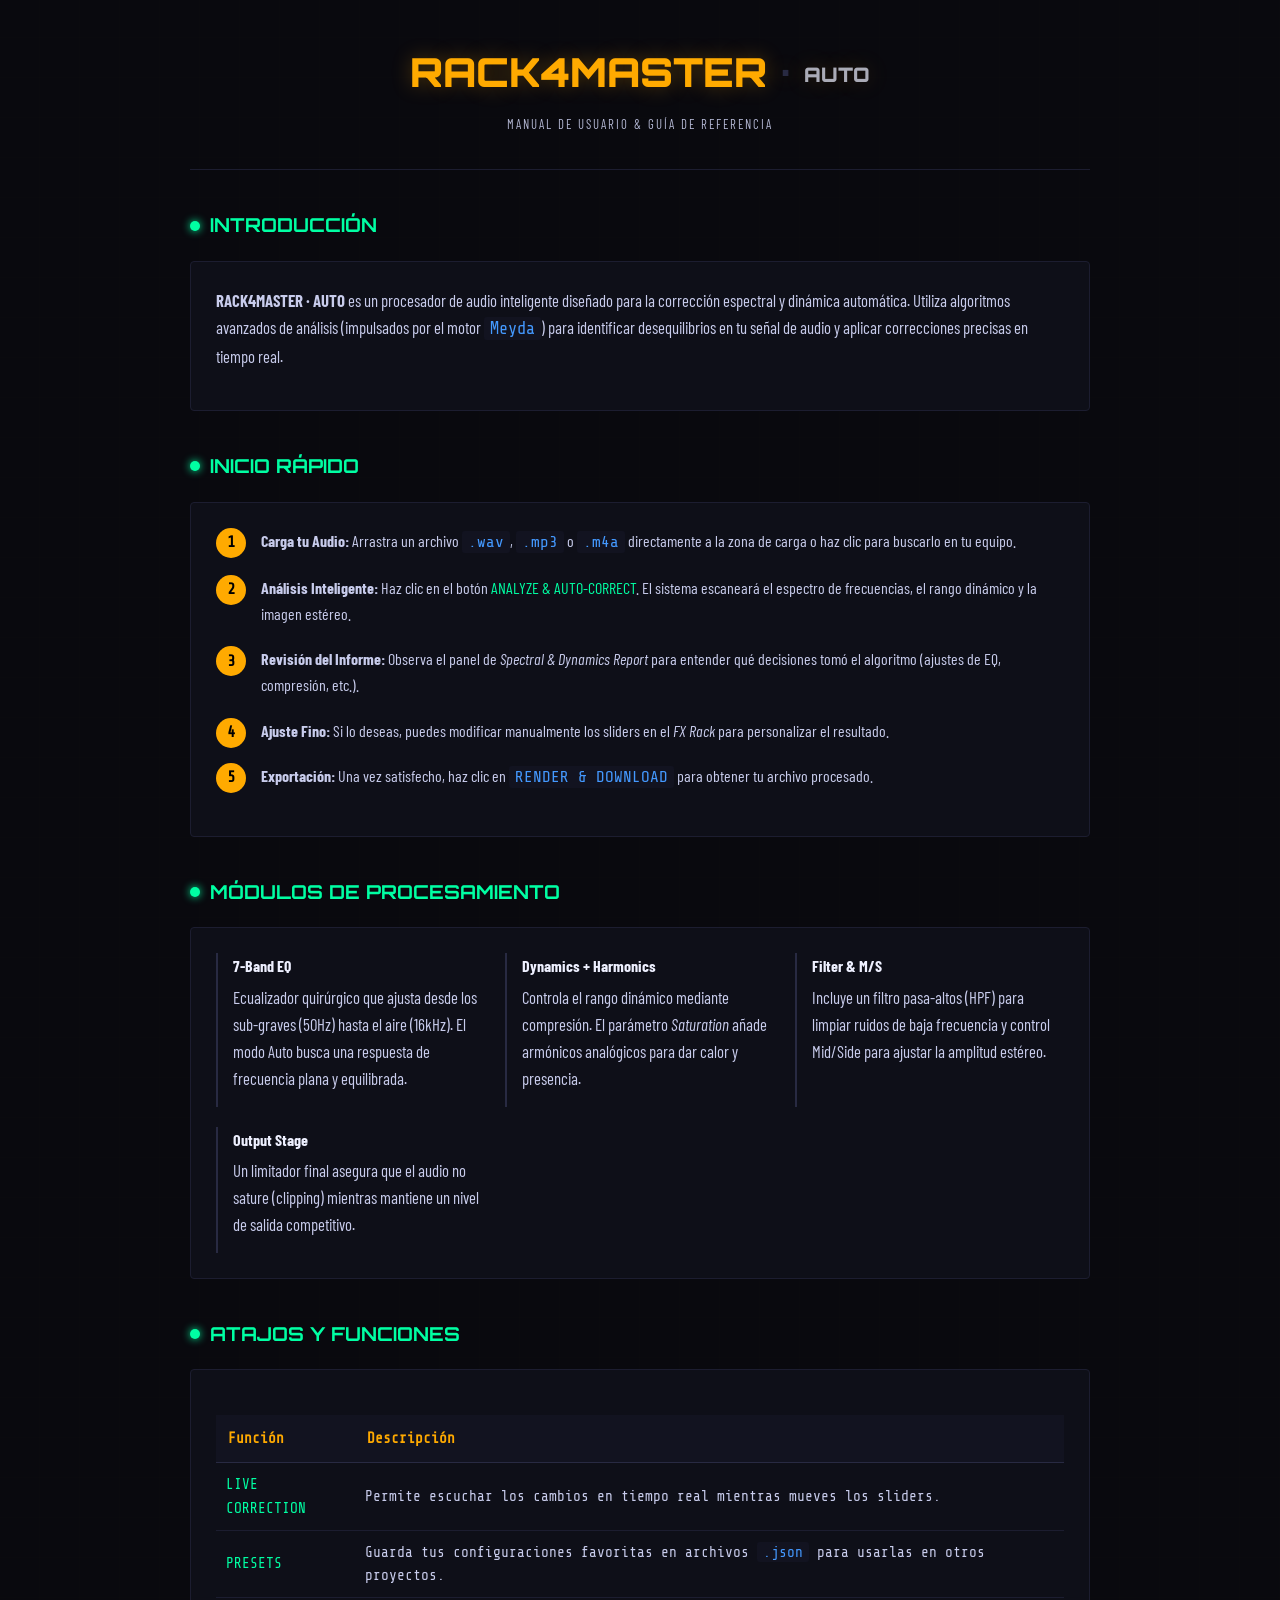
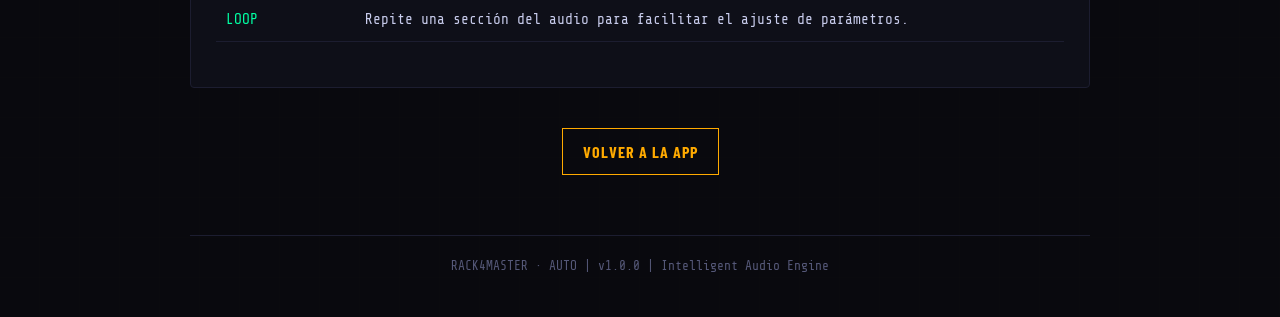
==== help.html @ 6eb2cf63 "Add files via upload" ====
<!DOCTYPE html>
<html lang="es">
<head>
<meta charset="UTF-8">
<meta name="viewport" content="width=device-width, initial-scale=1.0">
<title>Ayuda | RACK4MASTER·AUTO</title>
<link href="https://fonts.googleapis.com/css2?family=Orbitron:wght@700;900&family=Barlow+Condensed:wght@400;600;700;900&family=Share+Tech+Mono&display=swap" rel="stylesheet">
<style>
:root {
  --bg: #09090e;
  --panel: #0e0f18;
  --panel2: #121320;
  --border: #1c1d30;
  --border2: #282a42;
  --amber: #ffaa00;
  --amber2: #ff7700;
  --green: #00ffa3;
  --blue: #4499ff;
  --red: #ff3355;
  --text: #c8ccec;
  --label: #b2b6d2;
  --dim: #555878;
  --bright: #eef0ff;
  --mono: 'Share Tech Mono', 'Courier New', monospace;
  --sans: 'Barlow Condensed', sans-serif;
}

* { box-sizing: border-box; margin: 0; padding: 0; }

body {
  background: var(--bg);
  color: var(--text);
  font-family: var(--sans);
  line-height: 1.6;
  padding: 40px 20px;
  background-image: repeating-linear-gradient(0deg, transparent, transparent 39px, rgba(255, 170, 0, .01) 40px), 
                    repeating-linear-gradient(90deg, transparent, transparent 39px, rgba(255, 170, 0, .01) 40px);
}

.container {
  max-width: 900px;
  margin: auto;
}

header {
  border-bottom: 1px solid var(--border);
  padding-bottom: 20px;
  margin-bottom: 40px;
  text-align: center;
}

.app-title {
  font-family: 'Orbitron', sans-serif;
  font-weight: 900;
  font-size: 2.5rem;
  color: var(--amber);
  text-shadow: 0 0 20px rgba(255, 170, 0, 0.3);
  margin-bottom: 10px;
}

.app-title span { color: var(--border2); }
.app-title .ref { font-size: 0.5em; color: var(--bright); opacity: 0.7; vertical-align: middle; }

h2 {
  font-family: 'Orbitron', sans-serif;
  font-size: 1.2rem;
  color: var(--green);
  text-transform: uppercase;
  margin: 40px 0 20px;
  display: flex;
  align-items: center;
  gap: 10px;
}

h2::before {
  content: '';
  display: inline-block;
  width: 10px;
  height: 10px;
  background: var(--green);
  box-shadow: 0 0 8px var(--green);
  border-radius: 50%;
}

.card {
  background: var(--panel);
  border: 1px solid var(--border);
  border-radius: 4px;
  padding: 25px;
  margin-bottom: 20px;
}

.card h3 {
  color: var(--amber);
  font-size: 1.1rem;
  margin-bottom: 15px;
  text-transform: uppercase;
  letter-spacing: 1px;
}

p { margin-bottom: 15px; font-size: 1.05rem; }

code {
  font-family: var(--mono);
  background: var(--panel2);
  padding: 2px 6px;
  border-radius: 3px;
  color: var(--blue);
}

.step-list {
  list-style: none;
  counter-reset: step;
}

.step-list li {
  position: relative;
  padding-left: 45px;
  margin-bottom: 20px;
}

.step-list li::before {
  counter-increment: step;
  content: counter(step);
  position: absolute;
  left: 0;
  top: 0;
  width: 30px;
  height: 30px;
  background: var(--amber);
  color: #000;
  border-radius: 50%;
  display: flex;
  align-items: center;
  justify-content: center;
  font-weight: 900;
  font-family: var(--mono);
}

.module-grid {
  display: grid;
  grid-template-columns: repeat(auto-fit, minmax(250px, 1fr));
  gap: 20px;
}

.module-item {
  border-left: 2px solid var(--border2);
  padding-left: 15px;
}

.module-item strong {
  display: block;
  color: var(--bright);
  margin-bottom: 5px;
}

.footer {
  text-align: center;
  margin-top: 60px;
  padding-top: 20px;
  border-top: 1px solid var(--border);
  color: var(--dim);
  font-family: var(--mono);
  font-size: 0.8rem;
}

.btn-back {
  display: inline-block;
  margin-top: 20px;
  padding: 10px 20px;
  border: 1px solid var(--amber);
  color: var(--amber);
  text-decoration: none;
  font-weight: bold;
  text-transform: uppercase;
  letter-spacing: 1px;
  transition: 0.3s;
}

.btn-back:hover {
  background: var(--amber);
  color: #000;
}

table {
  width: 100%;
  border-collapse: collapse;
  margin: 20px 0;
  font-family: var(--mono);
  font-size: 0.9rem;
}

th {
  background: var(--panel2);
  color: var(--amber);
  text-align: left;
  padding: 12px;
  border-bottom: 1px solid var(--border2);
}

td {
  padding: 10px;
  border-bottom: 1px solid var(--border);
}

.highlight { color: var(--green); }
</style>
</head>
<body>

<div class="container">
  <header>
    <div class="app-title">RACK4MASTER<span> · </span><span class="ref">AUTO</span></div>
    <p style="color: var(--label); letter-spacing: 2px; text-transform: uppercase; font-size: 0.8rem;">Manual de Usuario & Guía de Referencia</p>
  </header>

  <section>
    <h2>Introducción</h2>
    <div class="card">
      <p><strong>RACK4MASTER · AUTO</strong> es un procesador de audio inteligente diseñado para la corrección espectral y dinámica automática. Utiliza algoritmos avanzados de análisis (impulsados por el motor <code>Meyda</code>) para identificar desequilibrios en tu señal de audio y aplicar correcciones precisas en tiempo real.</p>
    </div>
  </section>

  <section>
    <h2>Inicio Rápido</h2>
    <div class="card">
      <ul class="step-list">
        <li>
          <strong>Carga tu Audio:</strong> Arrastra un archivo <code>.wav</code>, <code>.mp3</code> o <code>.m4a</code> directamente a la zona de carga o haz clic para buscarlo en tu equipo.
        </li>
        <li>
          <strong>Análisis Inteligente:</strong> Haz clic en el botón <span class="highlight">ANALYZE & AUTO-CORRECT</span>. El sistema escaneará el espectro de frecuencias, el rango dinámico y la imagen estéreo.
        </li>
        <li>
          <strong>Revisión del Informe:</strong> Observa el panel de <em>Spectral & Dynamics Report</em> para entender qué decisiones tomó el algoritmo (ajustes de EQ, compresión, etc.).
        </li>
        <li>
          <strong>Ajuste Fino:</strong> Si lo deseas, puedes modificar manualmente los sliders en el <em>FX Rack</em> para personalizar el resultado.
        </li>
        <li>
          <strong>Exportación:</strong> Una vez satisfecho, haz clic en <code>RENDER & DOWNLOAD</code> para obtener tu archivo procesado.
        </li>
      </ul>
    </div>
  </section>

  <section>
    <h2>Módulos de Procesamiento</h2>
    <div class="card">
      <div class="module-grid">
        <div class="module-item">
          <strong>7-Band EQ</strong>
          <p>Ecualizador quirúrgico que ajusta desde los sub-graves (50Hz) hasta el aire (16kHz). El modo Auto busca una respuesta de frecuencia plana y equilibrada.</p>
        </div>
        <div class="module-item">
          <strong>Dynamics + Harmonics</strong>
          <p>Controla el rango dinámico mediante compresión. El parámetro <em>Saturation</em> añade armónicos analógicos para dar calor y presencia.</p>
        </div>
        <div class="module-item">
          <strong>Filter & M/S</strong>
          <p>Incluye un filtro pasa-altos (HPF) para limpiar ruidos de baja frecuencia y control Mid/Side para ajustar la amplitud estéreo.</p>
        </div>
        <div class="module-item">
          <strong>Output Stage</strong>
          <p>Un limitador final asegura que el audio no sature (clipping) mientras mantiene un nivel de salida competitivo.</p>
        </div>
      </div>
    </div>
  </section>

  <section>
    <h2>Atajos y Funciones</h2>
    <div class="card">
      <table>
        <thead>
          <tr>
            <th>Función</th>
            <th>Descripción</th>
          </tr>
        </thead>
        <tbody>
          <tr>
            <td><span class="highlight">LIVE CORRECTION</span></td>
            <td>Permite escuchar los cambios en tiempo real mientras mueves los sliders.</td>
          </tr>
          <tr>
            <td><span class="highlight">PRESETS</span></td>
            <td>Guarda tus configuraciones favoritas en archivos <code>.json</code> para usarlas en otros proyectos.</td>
          </tr>
          <tr>
            <td><span class="highlight">LOOP</span></td>
            <td>Repite una sección del audio para facilitar el ajuste de parámetros.</td>
          </tr>
        </tbody>
      </table>
    </div>
  </section>

  <div style="text-align: center;">
    <a href="index.html" class="btn-back">Volver a la App</a>
  </div>

  <div class="footer">
    RACK4MASTER · AUTO | v1.0.0 | Intelligent Audio Engine
  </div>
</div>

</body>
</html>
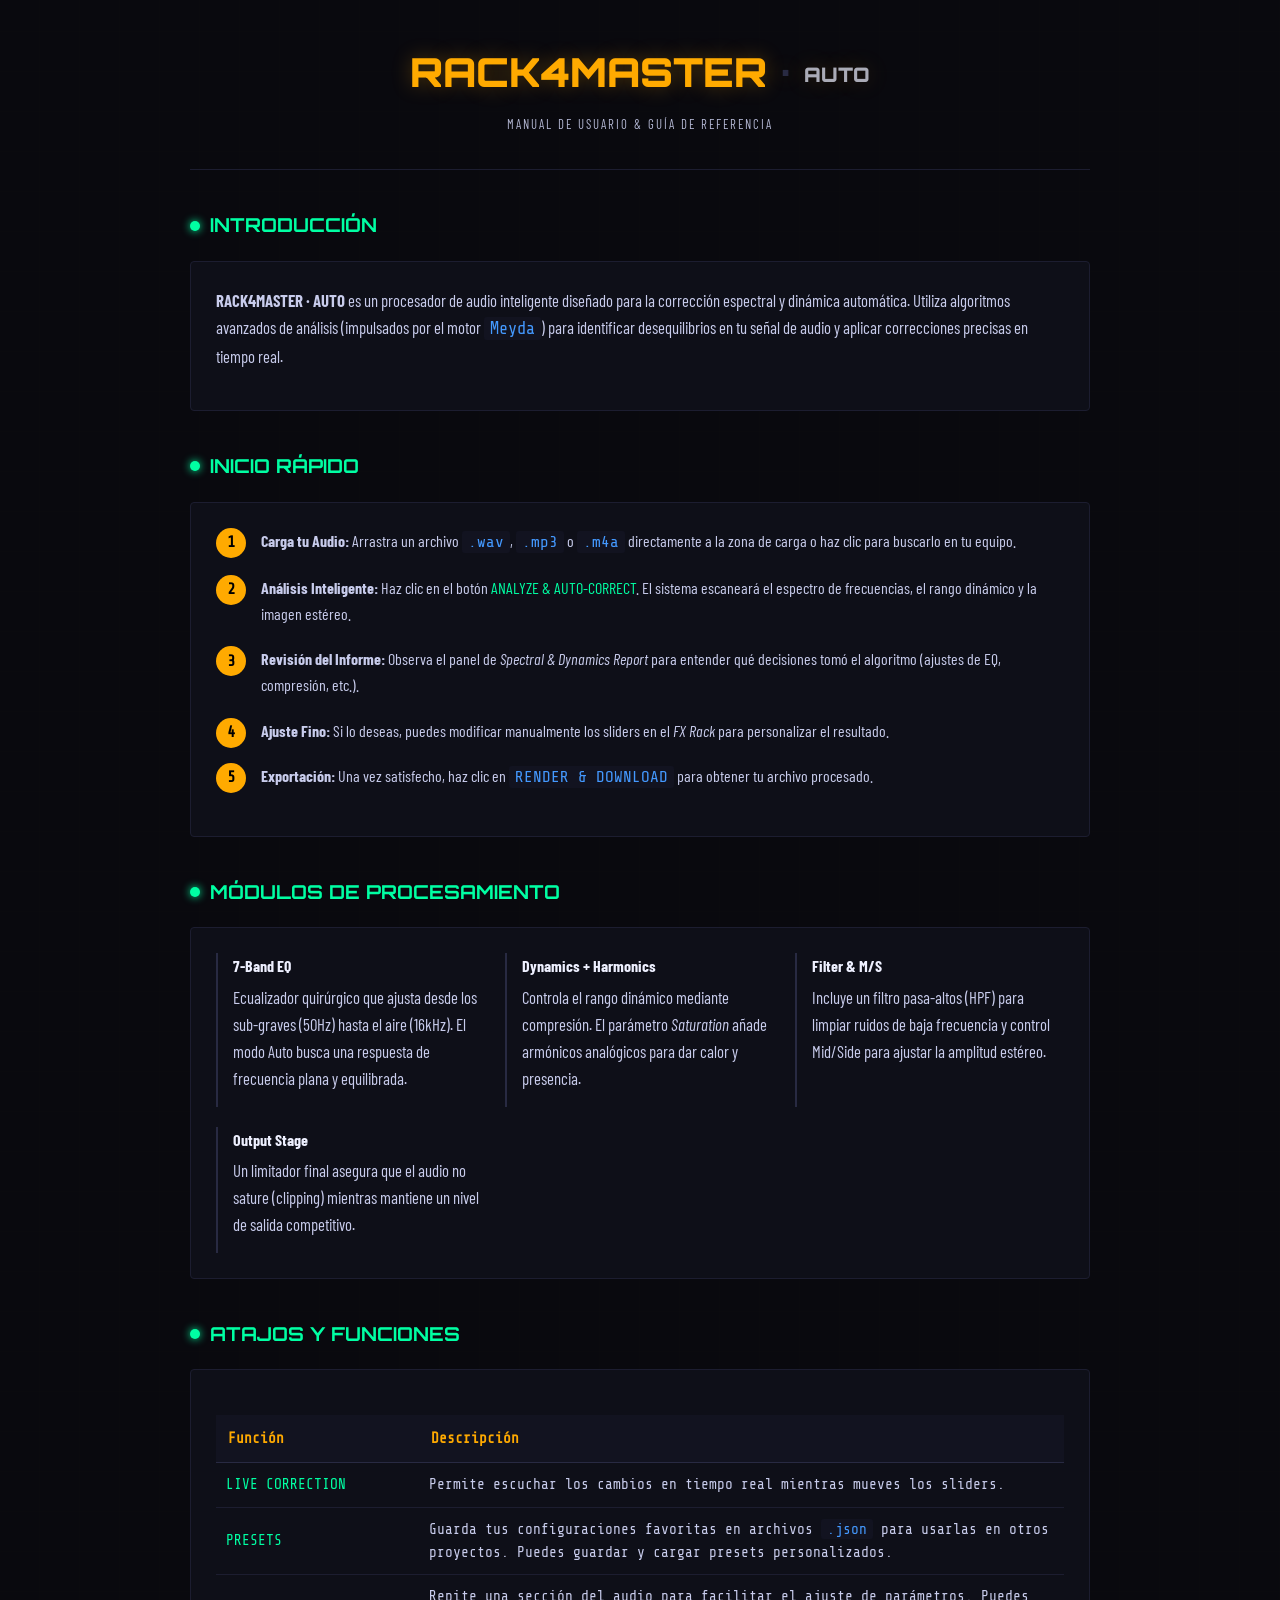
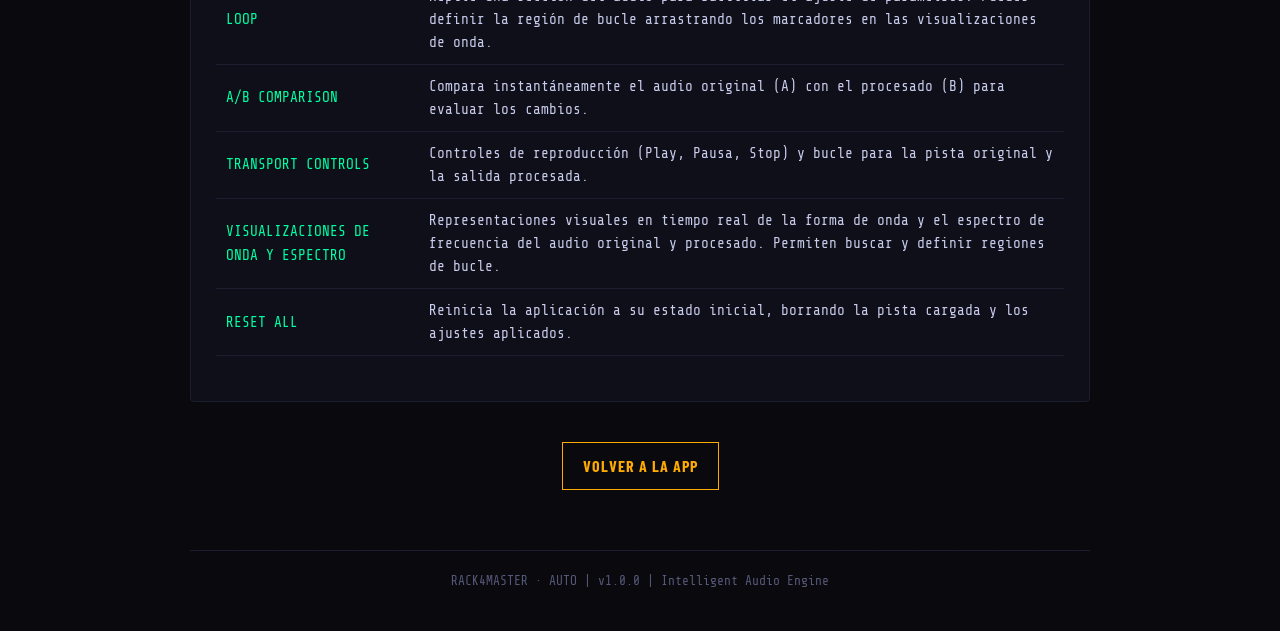
==== commit 70a27abf: "Add files via upload" ====
--- a/help.html
+++ b/help.html
@@ -33,7 +33,7 @@
   font-family: var(--sans);
   line-height: 1.6;
   padding: 40px 20px;
-  background-image: repeating-linear-gradient(0deg, transparent, transparent 39px, rgba(255, 170, 0, .01) 40px), 
+  background-image: repeating-linear-gradient(0deg, transparent, transparent 39px, rgba(255, 170, 0, .01) 40px),
                     repeating-linear-gradient(90deg, transparent, transparent 39px, rgba(255, 170, 0, .01) 40px);
 }
 
@@ -285,11 +285,27 @@
           </tr>
           <tr>
             <td><span class="highlight">PRESETS</span></td>
-            <td>Guarda tus configuraciones favoritas en archivos <code>.json</code> para usarlas en otros proyectos.</td>
+            <td>Guarda tus configuraciones favoritas en archivos <code>.json</code> para usarlas en otros proyectos. Puedes guardar y cargar presets personalizados.</td>
           </tr>
           <tr>
             <td><span class="highlight">LOOP</span></td>
-            <td>Repite una sección del audio para facilitar el ajuste de parámetros.</td>
+            <td>Repite una sección del audio para facilitar el ajuste de parámetros. Puedes definir la región de bucle arrastrando los marcadores en las visualizaciones de onda.</td>
+          </tr>
+          <tr>
+            <td><span class="highlight">A/B COMPARISON</span></td>
+            <td>Compara instantáneamente el audio original (A) con el procesado (B) para evaluar los cambios.</td>
+          </tr>
+          <tr>
+            <td><span class="highlight">TRANSPORT CONTROLS</span></td>
+            <td>Controles de reproducción (Play, Pausa, Stop) y bucle para la pista original y la salida procesada.</td>
+          </tr>
+          <tr>
+            <td><span class="highlight">VISUALIZACIONES DE ONDA Y ESPECTRO</span></td>
+            <td>Representaciones visuales en tiempo real de la forma de onda y el espectro de frecuencia del audio original y procesado. Permiten buscar y definir regiones de bucle.</td>
+          </tr>
+          <tr>
+            <td><span class="highlight">RESET ALL</span></td>
+            <td>Reinicia la aplicación a su estado inicial, borrando la pista cargada y los ajustes aplicados.</td>
           </tr>
         </tbody>
       </table>
